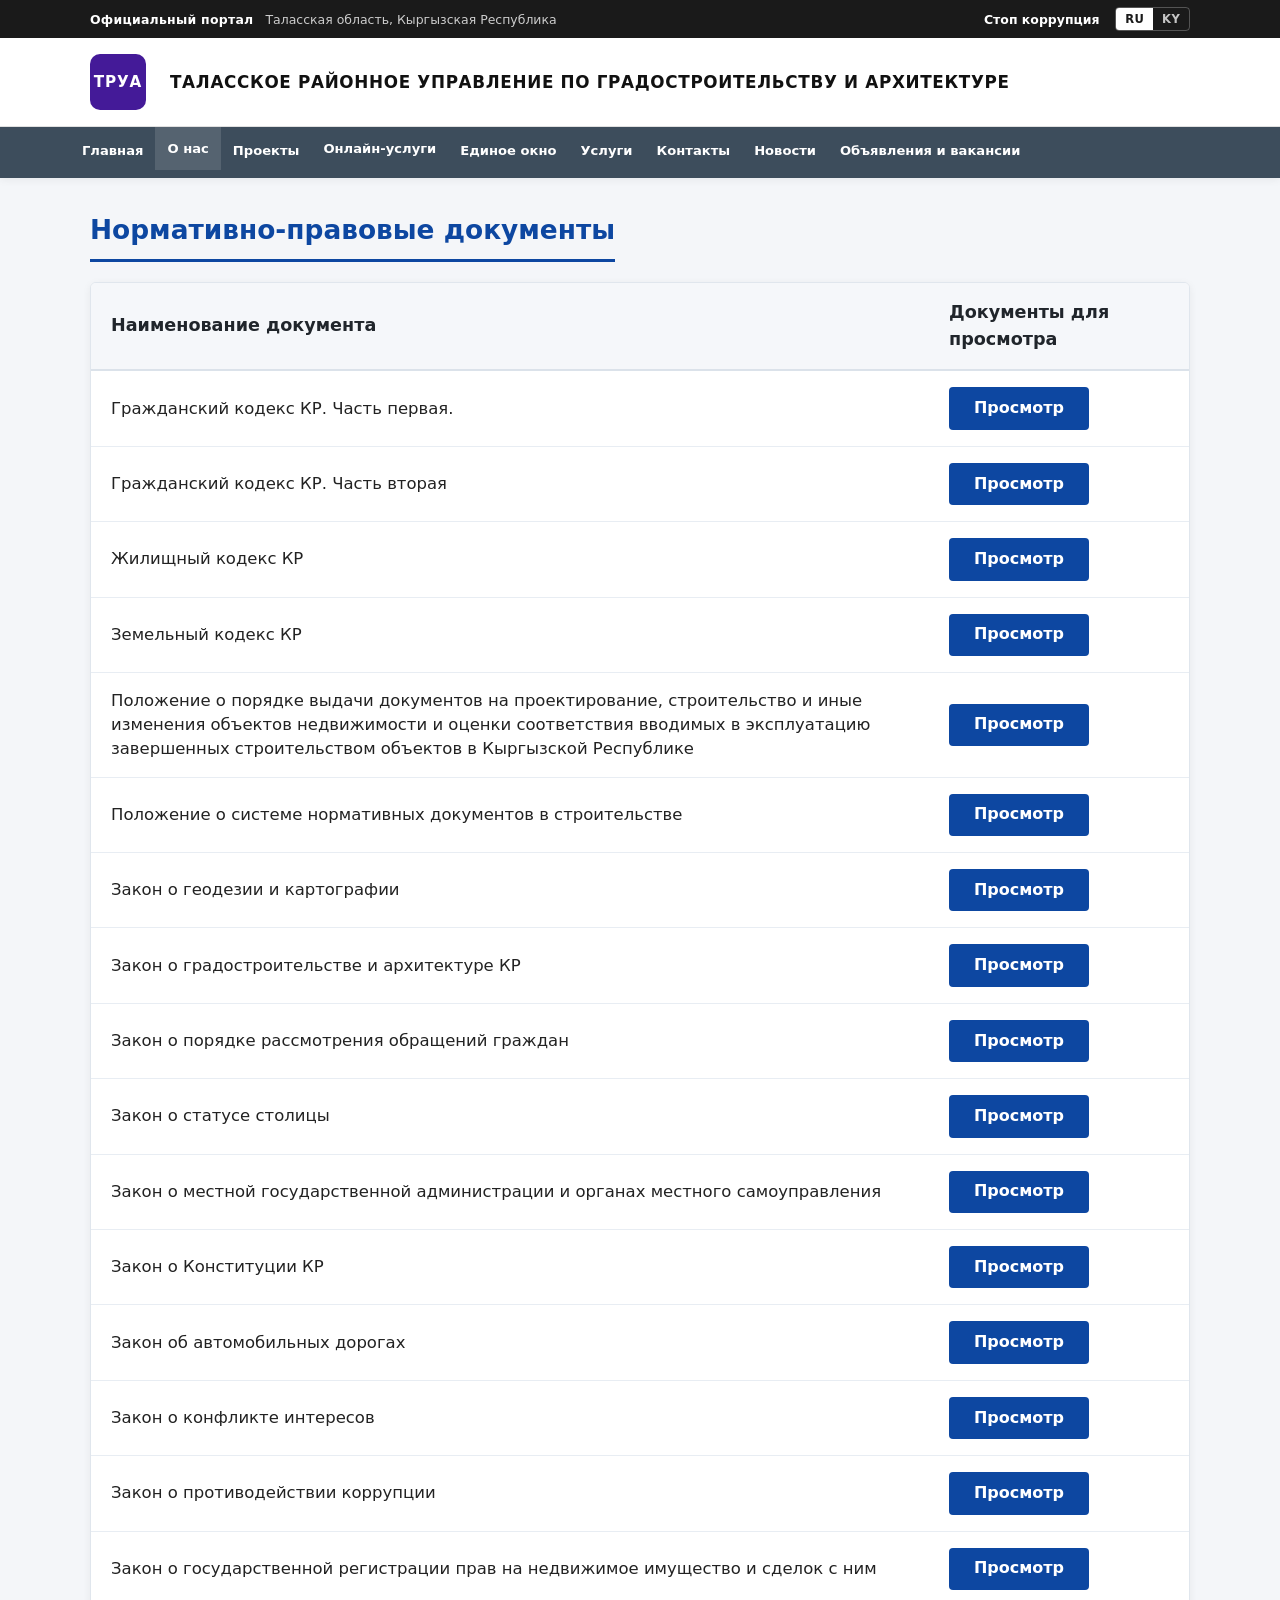
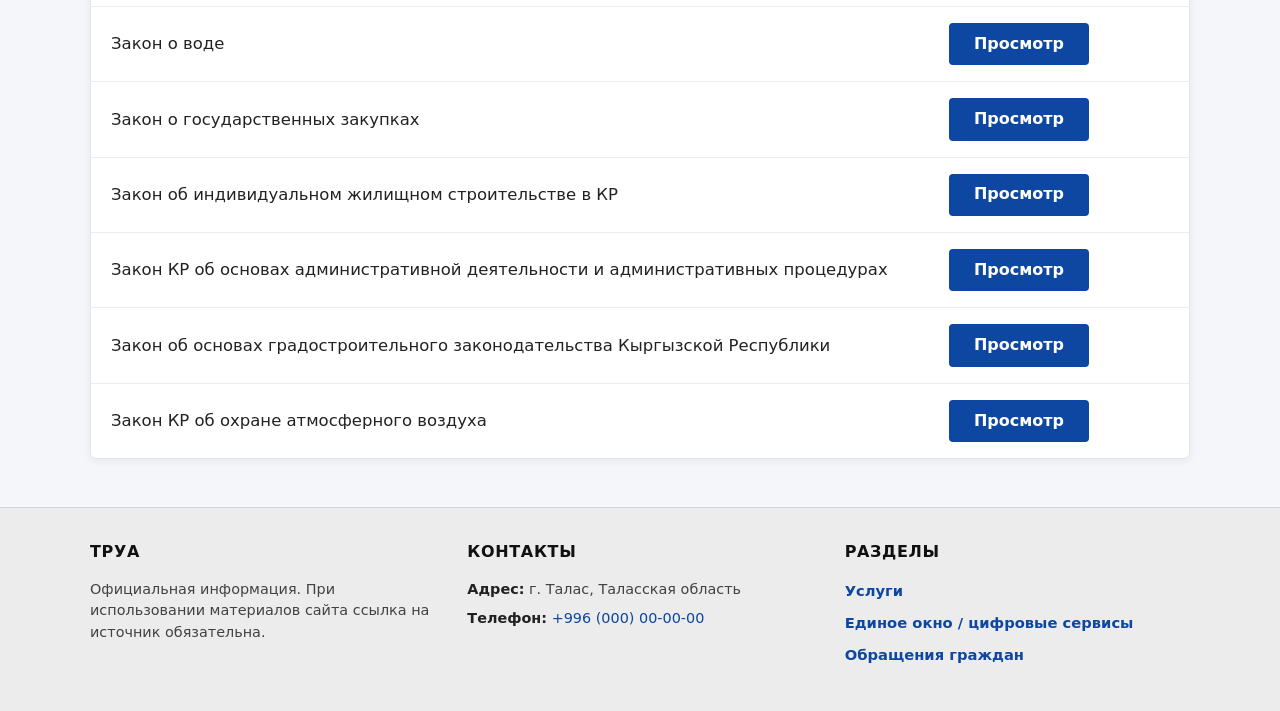
==== documents.html @ e54a60f6 "Add files via upload" ====
<!DOCTYPE html>
<html lang="ru">
<head>
  <meta charset="UTF-8">
  <meta name="viewport" content="width=device-width, initial-scale=1.0">
  <title>Нормативно-правовые документы — ТРУА</title>
  <link rel="stylesheet" href="style.css">
</head>
<body data-static-page="documents">
  <div id="toast-container" class="toast-container" aria-live="polite"></div>
  <header class="header">
    <div class="header__aux">
      <div class="container header__aux-inner">
        <div class="header__aux-left">
          <span class="header__portal">Официальный портал</span>
          <span class="header__region">Таласская область, Кыргызская Республика</span>
        </div>
        <div class="header__aux-right">
          <a href="https://www.gov.kg/ky/information/stopcorruption" class="header__anti-corruption" target="_blank" rel="noopener noreferrer">Стоп коррупция</a>
          <div class="lang-switcher" role="group" aria-label="Язык интерфейса">
            <button type="button" class="lang-btn is-active" data-lang="ru" aria-pressed="true">RU</button>
            <button type="button" class="lang-btn" data-lang="ky" aria-pressed="false">KY</button>
          </div>
        </div>
      </div>
    </div>
    <div class="header__brand">
      <div class="container header__brand-inner">
        <a href="index.html#home" class="logo-mark" aria-label="ТРУА — на главную">ТРУА</a>
        <h1 class="header__sitename">Таласское районное управление по градостроительству и архитектуре</h1>
      </div>
    </div>
    <div class="header__nav-wrap">
      <div class="container header__nav-row">
        <button type="button" class="nav-toggle" id="nav-toggle" aria-label="Открыть меню" aria-expanded="false" aria-controls="main-nav">
          <span></span><span></span><span></span>
        </button>
        <nav class="nav" id="main-nav" aria-label="Основное меню">
          <ul class="nav__list">
            <li><a href="index.html#home" class="nav__link" data-i18n="navHome">Главная</a></li>
            <li class="nav__item nav__item--has-dropdown">
              <button type="button" class="nav__link nav__dropdown-toggle is-active" id="about-dropdown-toggle" aria-expanded="false" aria-controls="about-dropdown-menu" data-i18n="navAbout">О нас</button>
              <ul class="nav__dropdown" id="about-dropdown-menu">
                <li><a href="index.html#about" class="nav__dropdown-link" data-i18n="navAboutLeaders">Руководители</a></li>
                <li><a href="documents.html" class="nav__dropdown-link" data-i18n="navAboutDocuments">Нормативно-правовые документы</a></li>
                <li><a href="history.html" class="nav__dropdown-link" data-i18n="navAboutHistory">История создания Таласской архитектуры</a></li>
                <li><a href="photos.html" class="nav__dropdown-link" data-i18n="navAboutPhotos">Фотогалерея</a></li>
                <li><a href="videos.html" class="nav__dropdown-link" data-i18n="navAboutVideos">Видеогалерея</a></li>
                <li><a href="honor.html" class="nav__dropdown-link" data-i18n="navAboutHonor">Доска почета</a></li>
              </ul>
            </li>
            <li><a href="index.html#projects" class="nav__link" data-i18n="navProjects">Проекты</a></li>
            <li class="nav__item nav__item--has-dropdown">
              <button type="button" class="nav__link nav__dropdown-toggle" id="apply-dropdown-toggle" aria-expanded="false" aria-controls="apply-dropdown-menu" data-i18n="navApply">Онлайн-услуги</button>
              <ul class="nav__dropdown" id="apply-dropdown-menu">
                <li><a href="online-apz.html" class="nav__dropdown-link" data-i18n="navOnlineApz">Подача заявки на АПЗ</a></li>
                <li><a href="online-building.html" class="nav__dropdown-link" data-i18n="navOnlineBuilding">Разрешение на строительство</a></li>
                <li><a href="online-project.html" class="nav__dropdown-link" data-i18n="navOnlineProject">Согласование проекта</a></li>
                <li><a href="online-topo.html" class="nav__dropdown-link" data-i18n="navOnlineTopo">Топографическая съёмка</a></li>
                <li><a href="index.html#apply" class="nav__dropdown-link" data-i18n="navApplyAll">Все услуги на одной странице</a></li>
              </ul>
            </li>
            <li><a href="index.html#onewindow" class="nav__link" data-i18n="navOnewindow">Единое окно</a></li>
            <li><a href="index.html#services" class="nav__link" data-i18n="navServices">Услуги</a></li>
            <li><a href="index.html#contacts" class="nav__link" data-i18n="navContacts">Контакты</a></li>
            <li><a href="index.html#news" class="nav__link" data-i18n="navNews">Новости</a></li>
            <li><a href="index.html#vacancies" class="nav__link" data-i18n="navVacancies">Объявления и вакансии</a></li>
          </ul>
        </nav>
      </div>
    </div>
  </header>

  <main class="main">
    <section class="section section--visible">
      <div class="container section-block">
        <h1 class="section__heading" data-i18n="pageHeading_documents">Нормативно-правовые документы</h1>
        <div class="card documents-table">
          <div class="documents-table__head">
            <div data-i18n="documentsColName">Наименование документа</div>
            <div data-i18n="documentsColView">Документы для просмотра</div>
          </div>
          <div class="documents-table__row"><div class="documents-table__name"><span data-i18n="docName1">Гражданский кодекс КР. Часть первая.</span></div><div><a href="https://bga.kg/wp-content/uploads/2022/04/%D0%93%D1%80%D0%B0%D0%B6%D0%B4%D0%B0%D0%BD%D1%81%D0%BA%D0%B8%D0%B9_%D0%BA%D0%BE%D0%B4%D0%B5%D0%BA%D1%81_%D0%9A%D1%8B%D1%80%D0%B3%D1%8B%D0%B7%D1%81%D0%BA%D0%BE%D0%B9_%D0%A0%D0%B5%D1%81%D0%BF%D1%83%D0%B1%D0%BB%D0%B8%D0%BA%D0%B8._%D0%A7%D0%B0%D1%81%D1%82%D1%8C_%D0%BF%D0%B5%D1%80%D0%B2%D0%B0%D1%8F-1.pdf" target="_blank" rel="noopener noreferrer" class="doc-view-btn" data-i18n="docView">Просмотр</a></div></div>
          <div class="documents-table__row"><div class="documents-table__name"><span data-i18n="docName2">Гражданский кодекс КР. Часть вторая</span></div><div><a href="https://cbd.minjust.gov.kg/3-2/edition/1281648/ru" target="_blank" rel="noopener noreferrer" class="doc-view-btn" data-i18n="docView">Просмотр</a></div></div>
          <div class="documents-table__row"><div class="documents-table__name"><span data-i18n="docName3">Жилищный кодекс КР</span></div><div><a href="https://bga.kg/wp-content/uploads/2022/04/%D0%96%D0%B8%D0%BB%D0%B8%D1%89%D0%BD%D1%8B%D0%B9_%D0%BA%D0%BE%D0%B4%D0%B5%D0%BA%D1%81_%D0%9A%D1%8B%D1%80%D0%B3%D1%8B%D0%B7%D1%81%D0%BA%D0%BE%D0%B9_%D0%A0%D0%B5%D1%81%D0%BF%D1%83%D0%B1%D0%BB%D0%B8%D0%BA%D0%B8.pdf" target="_blank" rel="noopener noreferrer" class="doc-view-btn" data-i18n="docView">Просмотр</a></div></div>
          <div class="documents-table__row"><div class="documents-table__name"><span data-i18n="docName4">Земельный кодекс КР</span></div><div><a href="https://bga.kg/wp-content/uploads/2022/04/%D0%97%D0%B5%D0%BC%D0%B5%D0%BB%D1%8C%D0%BD%D1%8B%D0%B9_%D0%BA%D0%BE%D0%B4%D0%B5%D0%BA%D1%81_%D0%9A%D1%8B%D1%80%D0%B3%D1%8B%D0%B7%D1%81%D0%BA%D0%BE%D0%B9_%D0%A0%D0%B5%D1%81%D0%BF%D1%83%D0%B1%D0%BB%D0%B8%D0%BA%D0%B8.pdf" target="_blank" rel="noopener noreferrer" class="doc-view-btn" data-i18n="docView">Просмотр</a></div></div>
          <div class="documents-table__row"><div class="documents-table__name"><span data-i18n="docName5">Положение о порядке выдачи документов на проектирование, строительство и иные изменения объектов недвижимости и оценки соответствия вводимых в эксплуатацию завершенных строительством объектов в Кыргызской Республике</span></div><div><a href="https://cbd.minjust.gov.kg/46-3254/edition/1077852/ru" target="_blank" rel="noopener noreferrer" class="doc-view-btn" data-i18n="docView">Просмотр</a></div></div>
          <div class="documents-table__row"><div class="documents-table__name"><span data-i18n="docName6">Положение о системе нормативных документов в строительстве</span></div><div><a href="https://bga.kg/wp-content/uploads/2022/04/%D0%9F%D0%BE%D0%BB%D0%BE%D0%B6%D0%B5%D0%BD%D0%B8%D0%B5_%D0%BE_%D1%81%D0%B8%D1%81%D1%82%D0%B5%D0%BC%D0%B5_%D0%BD%D0%BE%D1%80%D0%BC%D0%B0%D1%82%D0%B8%D0%B2%D0%BD%D1%8B%D1%85_%D0%B4%D0%BE%D0%BA%D1%83%D0%BC%D0%B5%D0%BD%D1%82%D0%BE%D0%B2_%D0%B2_%D1%81%D1%82%D1%80%D0%BE%D0%B8%D1%82%D0%B5%D0%BB%D1%8C%D1%81%D1%82%D0%B2%D0%B5.pdf" target="_blank" rel="noopener noreferrer" class="doc-view-btn" data-i18n="docView">Просмотр</a></div></div>
          <div class="documents-table__row"><div class="documents-table__name"><span data-i18n="docName7">Закон о геодезии и картографии</span></div><div><a href="https://cbd.minjust.gov.kg/ru/global-search?q=%D0%B3%D0%B5%D0%BE%D0%B4%D0%B5%D0%B7%D0%B8%D1%8F" target="_blank" rel="noopener noreferrer" class="doc-view-btn" data-i18n="docView">Просмотр</a></div></div>
          <div class="documents-table__row"><div class="documents-table__name"><span data-i18n="docName8">Закон о градостроительстве и архитектуре КР</span></div><div><a href="https://minstroy.gov.kg/ru/document/18/show" target="_blank" rel="noopener noreferrer" class="doc-view-btn" data-i18n="docView">Просмотр</a></div></div>
          <div class="documents-table__row"><div class="documents-table__name"><span data-i18n="docName9">Закон о порядке рассмотрения обращений граждан</span></div><div><a href="https://cbd.minjust.gov.kg/ru/global-search?q=%D0%BE%D0%B1%D1%80%D0%B0%D1%89%D0%B5%D0%BD%D0%B8%D0%B9+%D0%B3%D1%80%D0%B0%D0%B6%D0%B4%D0%B0%D0%BD" target="_blank" rel="noopener noreferrer" class="doc-view-btn" data-i18n="docView">Просмотр</a></div></div>
          <div class="documents-table__row"><div class="documents-table__name"><span data-i18n="docName10">Закон о статусе столицы</span></div><div><a href="https://cbd.minjust.gov.kg/ru/global-search?q=%D1%81%D1%82%D0%B0%D1%82%D1%83%D1%81+%D1%81%D1%82%D0%BE%D0%BB%D0%B8%D1%86%D1%8B" target="_blank" rel="noopener noreferrer" class="doc-view-btn" data-i18n="docView">Просмотр</a></div></div>
          <div class="documents-table__row"><div class="documents-table__name"><span data-i18n="docName11">Закон о местной государственной администрации и органах местного самоуправления</span></div><div><a href="https://cbd.minjust.gov.kg/ru/global-search?q=%D0%BC%D0%B5%D1%81%D1%82%D0%BD%D0%BE%D0%B9+%D0%B3%D0%BE%D1%81%D1%83%D0%B4%D0%B0%D1%80%D1%81%D1%82%D0%B2%D0%B5%D0%BD%D0%BD%D0%BE%D0%B9+%D0%B0%D0%B4%D0%BC%D0%B8%D0%BD%D0%B8%D1%81%D1%82%D1%80%D0%B0%D1%86%D0%B8%D0%B8" target="_blank" rel="noopener noreferrer" class="doc-view-btn" data-i18n="docView">Просмотр</a></div></div>
          <div class="documents-table__row"><div class="documents-table__name"><span data-i18n="docName12">Закон о Конституции КР</span></div><div><a href="https://cbd.minjust.gov.kg/ru/global-search?q=%D0%B7%D0%B0%D0%BA%D0%BE%D0%BD+%D0%BE+%D0%BA%D0%BE%D0%BD%D1%81%D1%82%D0%B8%D1%82%D1%83%D1%86%D0%B8%D0%B8" target="_blank" rel="noopener noreferrer" class="doc-view-btn" data-i18n="docView">Просмотр</a></div></div>
          <div class="documents-table__row"><div class="documents-table__name"><span data-i18n="docName13">Закон об автомобильных дорогах</span></div><div><a href="https://cbd.minjust.gov.kg/ru/global-search?q=%D0%B0%D0%B2%D1%82%D0%BE%D0%BC%D0%BE%D0%B1%D0%B8%D0%BB%D1%8C%D0%BD%D1%8B%D1%85+%D0%B4%D0%BE%D1%80%D0%BE%D0%B3%D0%B0%D1%85" target="_blank" rel="noopener noreferrer" class="doc-view-btn" data-i18n="docView">Просмотр</a></div></div>
          <div class="documents-table__row"><div class="documents-table__name"><span data-i18n="docName14">Закон о конфликте интересов</span></div><div><a href="https://cbd.minjust.gov.kg/ru/global-search?q=%D0%BA%D0%BE%D0%BD%D1%84%D0%BB%D0%B8%D0%BA%D1%82%D0%B5+%D0%B8%D0%BD%D1%82%D0%B5%D1%80%D0%B5%D1%81%D0%BE%D0%B2" target="_blank" rel="noopener noreferrer" class="doc-view-btn" data-i18n="docView">Просмотр</a></div></div>
          <div class="documents-table__row"><div class="documents-table__name"><span data-i18n="docName15">Закон о противодействии коррупции</span></div><div><a href="https://cbd.minjust.gov.kg/ru/global-search?q=%D0%BF%D1%80%D0%BE%D1%82%D0%B8%D0%B2%D0%BE%D0%B4%D0%B5%D0%B9%D1%81%D1%82%D0%B2%D0%B8%D0%B8+%D0%BA%D0%BE%D1%80%D1%80%D1%83%D0%BF%D1%86%D0%B8%D0%B8" target="_blank" rel="noopener noreferrer" class="doc-view-btn" data-i18n="docView">Просмотр</a></div></div>
          <div class="documents-table__row"><div class="documents-table__name"><span data-i18n="docName16">Закон о государственной регистрации прав на недвижимое имущество и сделок с ним</span></div><div><a href="https://cbd.minjust.gov.kg/ru/global-search?q=%D1%80%D0%B5%D0%B3%D0%B8%D1%81%D1%82%D1%80%D0%B0%D1%86%D0%B8%D0%B8+%D0%BF%D1%80%D0%B0%D0%B2+%D0%BD%D0%B0+%D0%BD%D0%B5%D0%B4%D0%B2%D0%B8%D0%B6%D0%B8%D0%BC%D0%BE%D0%B5" target="_blank" rel="noopener noreferrer" class="doc-view-btn" data-i18n="docView">Просмотр</a></div></div>
          <div class="documents-table__row"><div class="documents-table__name"><span data-i18n="docName17">Закон о воде</span></div><div><a href="https://cbd.minjust.gov.kg/ru/global-search?q=%D0%B7%D0%B0%D0%BA%D0%BE%D0%BD+%D0%BE+%D0%B2%D0%BE%D0%B4%D0%B5" target="_blank" rel="noopener noreferrer" class="doc-view-btn" data-i18n="docView">Просмотр</a></div></div>
          <div class="documents-table__row"><div class="documents-table__name"><span data-i18n="docName18">Закон о государственных закупках</span></div><div><a href="https://cbd.minjust.gov.kg/ru/global-search?q=%D0%B3%D0%BE%D1%81%D1%83%D0%B4%D0%B0%D1%80%D1%81%D1%82%D0%B2%D0%B5%D0%BD%D0%BD%D1%8B%D1%85+%D0%B7%D0%B0%D0%BA%D1%83%D0%BF%D0%BA%D0%B0%D1%85" target="_blank" rel="noopener noreferrer" class="doc-view-btn" data-i18n="docView">Просмотр</a></div></div>
          <div class="documents-table__row"><div class="documents-table__name"><span data-i18n="docName19">Закон об индивидуальном жилищном строительстве в КР</span></div><div><a href="https://cbd.minjust.gov.kg/ru/global-search?q=%D0%B8%D0%BD%D0%B4%D0%B8%D0%B2%D0%B8%D0%B4%D1%83%D0%B0%D0%BB%D1%8C%D0%BD%D0%BE%D0%BC+%D0%B6%D0%B8%D0%BB%D0%B8%D1%89%D0%BD%D0%BE%D0%BC" target="_blank" rel="noopener noreferrer" class="doc-view-btn" data-i18n="docView">Просмотр</a></div></div>
          <div class="documents-table__row"><div class="documents-table__name"><span data-i18n="docName20">Закон КР об основах административной деятельности и административных процедурах</span></div><div><a href="https://cbd.minjust.gov.kg/ru/global-search?q=%D0%B0%D0%B4%D0%BC%D0%B8%D0%BD%D0%B8%D1%81%D1%82%D1%80%D0%B0%D1%82%D0%B8%D0%B2%D0%BD%D1%8B%D1%85+%D0%BF%D1%80%D0%BE%D1%86%D0%B5%D0%B4%D1%83%D1%80%D0%B0%D1%85" target="_blank" rel="noopener noreferrer" class="doc-view-btn" data-i18n="docView">Просмотр</a></div></div>
          <div class="documents-table__row"><div class="documents-table__name"><span data-i18n="docName21">Закон об основах градостроительного законодательства Кыргызской Республики</span></div><div><a href="https://cbd.minjust.gov.kg/ru/global-search?q=%D0%BE%D1%81%D0%BD%D0%BE%D0%B2%D0%B0%D1%85+%D0%B3%D1%80%D0%B0%D0%B4%D0%BE%D1%81%D1%82%D1%80%D0%BE%D0%B8%D1%82%D0%B5%D0%BB%D1%8C%D0%BD%D0%BE%D0%B3%D0%BE" target="_blank" rel="noopener noreferrer" class="doc-view-btn" data-i18n="docView">Просмотр</a></div></div>
          <div class="documents-table__row"><div class="documents-table__name"><span data-i18n="docName22">Закон КР об охране атмосферного воздуха</span></div><div><a href="https://cbd.minjust.gov.kg/ru/global-search?q=%D0%B0%D1%82%D0%BC%D0%BE%D1%81%D1%84%D0%B5%D1%80%D0%BD%D0%BE%D0%B3%D0%BE+%D0%B2%D0%BE%D0%B7%D0%B4%D1%83%D1%85%D0%B0" target="_blank" rel="noopener noreferrer" class="doc-view-btn" data-i18n="docView">Просмотр</a></div></div>
        </div>
      </div>
    </section>
  </main>

  <footer class="footer">
    <div class="container footer__grid">
      <div class="footer__col">
        <h3 class="footer__title" data-i18n="footerBrandTitle">ТРУА</h3>
        <p class="footer__text" data-i18n="footerDisclosure">Официальная информация. При использовании материалов сайта ссылка на источник обязательна.</p>
      </div>
      <div class="footer__col">
        <h3 class="footer__title" data-i18n="footerContacts">Контакты</h3>
        <p class="footer__text"><strong data-i18n="footerAddressLabel">Адрес:</strong> <span data-i18n="footerAddressValue">г. Талас, Таласская область</span></p>
        <p class="footer__text"><strong data-i18n="footerPhoneLabel">Телефон:</strong> <a href="tel:+996000000000">+996 (000) 00-00-00</a></p>
      </div>
      <div class="footer__col footer__col--links">
        <h3 class="footer__title" data-i18n="footerSections">Разделы</h3>
        <ul class="footer__links">
          <li><a href="index.html#services" data-i18n="footerLinkServices">Услуги</a></li>
          <li><a href="index.html#onewindow" data-i18n="footerLinkOnewindow">Единое окно / цифровые сервисы</a></li>
          <li><a href="index.html#apply" data-i18n="footerLinkCitizen">Обращения граждан</a></li>
        </ul>
      </div>
    </div>
  </footer>

  <script src="script.js"></script>
</body>
</html>
---- style.css ----
/* === Reset & base === */
*,
*::before,
*::after {
  box-sizing: border-box;
}

html {
  scroll-behavior: smooth;
}

body {
  margin: 0;
  font-family: "PT Sans", "Segoe UI", system-ui, sans-serif;
  font-size: 1rem;
  line-height: 1.55;
  color: #1a2b3c;
  background: #f4f6f9 url("images/site-bg.png") center center / cover fixed no-repeat;
  min-height: 100vh;
  display: flex;
  flex-direction: column;
}

img {
  max-width: 100%;
  height: auto;
}

a {
  color: #0d47a1;
  text-decoration: none;
}

a:hover {
  text-decoration: underline;
}

.container {
  width: 100%;
  max-width: 1140px;
  margin: 0 auto;
  padding: 0 1.25rem;
}

.main {
  flex: 1;
}

/* === Toast === */
.toast-container {
  position: fixed;
  top: 1rem;
  right: 1rem;
  z-index: 10000;
  display: flex;
  flex-direction: column;
  gap: 0.5rem;
  pointer-events: none;
}

.toast {
  pointer-events: auto;
  padding: 0.85rem 1.25rem;
  border-radius: 4px;
  box-shadow: 0 4px 20px rgba(0, 0, 0, 0.15);
  font-size: 0.95rem;
  max-width: 320px;
  animation: toastIn 0.35s ease forwards;
}

.toast--success {
  background: #e8f5e9;
  color: #1b5e20;
  border-left: 4px solid #2e7d32;
}

.toast--error {
  background: #ffebee;
  color: #b71c1c;
  border-left: 4px solid #c62828;
}

.toast--info {
  background: #e3f2fd;
  color: #0d47a1;
  border-left: 4px solid #1565c0;
}

@keyframes toastIn {
  from {
    opacity: 0;
    transform: translateX(100%);
  }
  to {
    opacity: 1;
    transform: translateX(0);
  }
}

/* === Header === */
.header {
  background: #fff;
  position: sticky;
  top: 0;
  z-index: 1000;
  box-shadow: 0 2px 8px rgba(0, 0, 0, 0.06);
}

/* Верхняя служебная полоса */
.header__aux {
  background: #1a1a1a;
  color: #e0e0e0;
  font-size: 0.78rem;
}

.header__aux-inner {
  display: flex;
  flex-wrap: wrap;
  align-items: center;
  justify-content: space-between;
  gap: 0.75rem 1rem;
  padding: 0.45rem 1.25rem;
  min-height: 2.25rem;
}

.header__aux-left {
  display: flex;
  flex-wrap: wrap;
  align-items: baseline;
  gap: 0.35rem 0.75rem;
}

.header__portal {
  font-weight: 700;
  color: #fff;
  letter-spacing: 0.02em;
}

.header__region {
  opacity: 0.9;
}

.header__aux-right {
  display: flex;
  flex-wrap: wrap;
  align-items: center;
  gap: 0.75rem 1rem;
}

.header__anti-corruption {
  color: #fff;
  font-weight: 600;
  text-decoration: none;
  white-space: nowrap;
}

.header__anti-corruption:hover {
  text-decoration: underline;
  color: #90caf9;
}

.lang-switcher {
  display: inline-flex;
  border-radius: 4px;
  overflow: hidden;
  border: 1px solid rgba(255, 255, 255, 0.25);
}

.lang-btn {
  margin: 0;
  padding: 0.25rem 0.55rem;
  font-family: inherit;
  font-size: 0.72rem;
  font-weight: 700;
  letter-spacing: 0.04em;
  border: none;
  background: transparent;
  color: rgba(255, 255, 255, 0.75);
  cursor: pointer;
  transition: background 0.2s, color 0.2s;
}

.lang-btn:hover {
  background: rgba(255, 255, 255, 0.1);
  color: #fff;
}

.lang-btn.is-active {
  background: #fff;
  color: #1a1a1a;
}

/* Брендовая строка: логотип + название */
.header__brand {
  background: #fff;
  border-bottom: 1px solid #e0e0e0;
}

.header__brand-inner {
  display: flex;
  align-items: center;
  gap: 1rem 1.5rem;
  padding: 1rem 1.25rem;
}

.logo-mark {
  flex-shrink: 0;
  display: flex;
  align-items: center;
  justify-content: center;
  width: 56px;
  height: 56px;
  border-radius: 10px;
  background: #441a98;
  color: #fff;
  font-weight: 700;
  font-size: 0.95rem;
  letter-spacing: 0.06em;
  text-decoration: none;
  transition: background 0.2s, transform 0.15s;
}

.logo-mark:hover {
  background: #1565c0;
  color: #fff;
  text-decoration: none;
  transform: translateY(-1px);
}

.header__sitename {
  margin: 0;
  flex: 1;
  min-width: 0;
  font-size: clamp(0.72rem, 1.5vw + 0.55rem, 1.05rem);
  font-weight: 700;
  line-height: 1.35;
  color: #111;
  text-transform: uppercase;
  letter-spacing: 0.04em;
}

/* Панель навигации */
.header__nav-wrap {
  background: #3d4d5c;
}

.header__nav-row {
  display: flex;
  flex-wrap: wrap;
  align-items: center;
  justify-content: flex-end;
  gap: 0.5rem;
  padding: 0;
}

.nav-toggle {
  display: none;
  flex-direction: column;
  justify-content: center;
  gap: 5px;
  width: 44px;
  height: 44px;
  margin: 0.35rem 0 0.35rem auto;
  padding: 0;
  border: 1px solid rgba(255, 255, 255, 0.35);
  border-radius: 4px;
  background: transparent;
  cursor: pointer;
}

.nav-toggle span {
  display: block;
  width: 22px;
  height: 2px;
  background: #fff;
  margin: 0 auto;
}

.nav {
  flex: 1;
  min-width: 0;
}

.nav__list {
  list-style: none;
  margin: 0;
  padding: 0;
  display: flex;
  flex-wrap: wrap;
  gap: 0;
  justify-content: flex-start;
}

.nav__link {
  display: block;
  padding: 0.85rem 0.75rem;
  color: #fff;
  font-size: 0.82rem;
  font-weight: 600;
  text-decoration: none;
  transition: background 0.2s, color 0.2s;
  border-bottom: 3px solid transparent;
}

.nav__dropdown-toggle {
  border: none;
  background: transparent;
  font-family: inherit;
  cursor: pointer;
}

.nav__item {
  position: relative;
}

.nav__item--has-dropdown .nav__dropdown {
  list-style: none;
  margin: 0;
  padding: 0.35rem 0;
  position: absolute;
  left: 0;
  top: 100%;
  min-width: 280px;
  background: #fff;
  border: 1px solid #dbe4ef;
  border-radius: 6px;
  box-shadow: 0 10px 28px rgba(0, 0, 0, 0.16);
  opacity: 0;
  visibility: hidden;
  transform: translateY(8px);
  transition: opacity 0.2s, transform 0.2s, visibility 0.2s;
  z-index: 1002;
}

.nav__item--has-dropdown:hover .nav__dropdown,
.nav__item--has-dropdown.is-open .nav__dropdown {
  opacity: 1;
  visibility: visible;
  transform: translateY(0);
}

.nav__dropdown-link {
  display: block;
  color: #1a2b3c;
  text-decoration: none;
  font-size: 0.86rem;
  padding: 0.48rem 0.8rem;
  line-height: 1.35;
}

.nav__dropdown-link:hover {
  background: #e3f2fd;
  color: #0d47a1;
  text-decoration: none;
}

.nav__link:hover {
  background: rgba(255, 255, 255, 0.08);
  color: #fff;
  text-decoration: none;
}

.nav__link.is-active {
  background: rgba(255, 255, 255, 0.12);
  color: #fff;
  border-bottom-color: #fff;
}

.nav__link.is-active:hover {
  background: rgba(255, 255, 255, 0.16);
  color: #fff;
}

.inline-action {
  font-weight: 600;
  color: #0d47a1;
  text-decoration: none;
}

.inline-action:hover {
  text-decoration: underline;
}

.u-mt {
  margin-top: 1rem;
}

.u-mt-sm {
  margin-top: 0.75rem;
}

.u-mb-sm {
  margin-bottom: 0.75rem;
}

/* === Sections SPA === */
.section {
  display: none;
  padding: 2rem 0 3rem;
  animation: sectionFade 0.45s ease;
}

.section--visible {
  display: block;
}

@keyframes sectionFade {
  from {
    opacity: 0;
    transform: translateY(8px);
  }
  to {
    opacity: 1;
    transform: translateY(0);
  }
}

.section__heading {
  margin: 0 0 1.25rem;
  font-size: 1.65rem;
  font-weight: 700;
  color: #0d47a1;
  border-bottom: 3px solid #0d47a1;
  padding-bottom: 0.5rem;
  display: inline-block;
}

.subsection__heading {
  margin: 2rem 0 1rem;
  font-size: 1.2rem;
  color: #263238;
}

.subsection__heading--tight {
  margin-top: 0;
}

.photos-page__urban {
  margin-bottom: 1.75rem;
}

.photos-page__urban-intro {
  margin-top: 0;
}

.photos-gallery {
  display: grid;
  grid-template-columns: repeat(3, 1fr);
  gap: 1rem;
  margin: 0;
  padding: 0;
  list-style: none;
}

.photos-gallery__item {
  margin: 0;
}

.photos-gallery__img {
  display: block;
  width: 100%;
  height: 220px;
  object-fit: cover;
  border-radius: 8px;
  border: 1px solid #d3dde8;
  background: #eceff1;
}

@media (max-width: 900px) {
  .photos-gallery {
    grid-template-columns: repeat(2, 1fr);
  }
}

@media (max-width: 560px) {
  .photos-gallery {
    grid-template-columns: 1fr;
  }

  .photos-gallery__img {
    height: 200px;
  }
}

.about-submenu {
  display: flex;
  flex-wrap: wrap;
  gap: 0.55rem;
  margin-bottom: 1rem;
}

.about-submenu__link {
  border: 1px solid #90caf9;
  background: #e3f2fd;
  color: #0d47a1;
  font-family: inherit;
  font-size: 0.88rem;
  font-weight: 700;
  padding: 0.45rem 0.7rem;
  border-radius: 5px;
  cursor: pointer;
  transition: all 0.2s ease;
}

.about-submenu__link:hover {
  background: #0d47a1;
  color: #fff;
  border-color: #0d47a1;
}

.online-services-cards {
  margin-bottom: 0.25rem;
}

.section__intro {
  margin: 0 0 1.25rem;
  color: #455a64;
  max-width: 640px;
}

.section-block.narrow-form {
  max-width: 560px;
}

/* Узкая колонка для форм (в т.ч. внутри полноширинного блока) */
.narrow-form {
  max-width: 560px;
  margin-left: auto;
  margin-right: auto;
  width: 100%;
}

/* Block entrance animation */
.animate-in {
  animation: blockIn 0.55s ease backwards;
}

.animate-in:nth-child(2) {
  animation-delay: 0.08s;
}

@keyframes blockIn {
  from {
    opacity: 0;
    transform: translateY(16px);
  }
  to {
    opacity: 1;
    transform: translateY(0);
  }
}

/* === Hero === */
.hero {
  color: #fff;
  padding: 2.5rem 0 3rem;
  margin-bottom: 2rem;
}

.hero--with-slider .hero__inner {
  max-width: 960px;
}

.hero__inner {
  max-width: 800px;
}

.hero__lead--after-slider {
  margin-top: 1.25rem;
}

/* Слайдер на главной */
.hero-slider {
  position: relative;
  margin: 0.75rem 0 0;
  border-radius: 10px;
  background: transparent;
  box-shadow: none;
  overflow: hidden;
}

.hero-slider__viewport {
  overflow: hidden;
  border-radius: 10px;
  touch-action: pan-y pinch-zoom;
}

.hero-slider__track {
  display: flex;
  transition: transform 0.45s ease;
  will-change: transform;
}

.hero-slider__slide {
  flex: 0 0 100%;
  margin: 0;
  display: flex;
  align-items: center;
  justify-content: center;
  background: transparent;
  min-height: 180px;
}

.hero-slider__slide img {
  display: block;
  width: 100%;
  height: auto;
  max-height: min(70vh, 520px);
  object-fit: contain;
}

.hero-slider__arrow {
  position: absolute;
  top: 50%;
  transform: translateY(-50%);
  width: 44px;
  height: 44px;
  border: none;
  border-radius: 50%;
  background: rgba(255, 255, 255, 0.94);
  cursor: pointer;
  box-shadow: 0 2px 14px rgba(0, 0, 0, 0.18);
  z-index: 2;
  transition: background 0.2s, box-shadow 0.2s;
}

.hero-slider__arrow:hover {
  background: #fff;
  box-shadow: 0 4px 18px rgba(0, 0, 0, 0.22);
}

.hero-slider__arrow:focus-visible {
  outline: 3px solid #fff;
  outline-offset: 2px;
}

.hero-slider__arrow--prev {
  left: 0.65rem;
}

.hero-slider__arrow--next {
  right: 0.65rem;
}

.hero-slider__arrow::after {
  content: "";
  display: block;
  width: 10px;
  height: 10px;
  margin: 0 auto;
  border-right: 3px solid #0d47a1;
  border-bottom: 3px solid #0d47a1;
}

.hero-slider__arrow--prev::after {
  transform: rotate(135deg);
  margin-right: 5px;
}

.hero-slider__arrow--next::after {
  transform: rotate(-45deg);
  margin-left: 5px;
}

.hero-slider__dots {
  display: flex;
  flex-wrap: wrap;
  justify-content: center;
  gap: 0.5rem;
  padding: 0.75rem 0.5rem 0.65rem;
  background: rgba(255, 255, 255, 0.12);
}

.hero-slider__dot {
  width: 11px;
  height: 11px;
  padding: 0;
  border: 2px solid rgba(255, 255, 255, 0.85);
  border-radius: 50%;
  background: rgba(255, 255, 255, 0.35);
  cursor: pointer;
  transition: transform 0.2s, background 0.2s, border-color 0.2s;
}

.hero-slider__dot:hover {
  transform: scale(1.12);
  background: rgba(255, 255, 255, 0.55);
}

.hero-slider__dot.is-active {
  background: #fff;
  border-color: #fff;
  transform: scale(1.2);
}

.hero-slider__dot:focus-visible {
  outline: 2px solid #fff;
  outline-offset: 2px;
}

@media (prefers-reduced-motion: reduce) {
  .hero-slider__track {
    transition: none;
  }
}

.hero__eyebrow {
  margin: 0 0 0.5rem;
  font-size: 0.85rem;
  font-weight: 700;
  letter-spacing: 0.08em;
  text-transform: uppercase;
  opacity: 0.9;
}

.hero__title {
  margin: 0 0 1rem;
  font-size: clamp(1.35rem, 4vw, 2rem);
  font-weight: 700;
  line-height: 1.25;
}

.hero__lead {
  margin: 0 0 1.75rem;
  font-size: 1.05rem;
  opacity: 0.95;
  line-height: 1.6;
}

.hero__actions {
  display: flex;
  flex-wrap: wrap;
  gap: 0.75rem;
}

/* === Buttons === */
.btn {
  display: inline-flex;
  align-items: center;
  justify-content: center;
  padding: 0.65rem 1.35rem;
  font-family: inherit;
  font-size: 0.95rem;
  font-weight: 600;
  border-radius: 4px;
  border: 2px solid transparent;
  cursor: pointer;
  text-decoration: none;
  transition: background 0.2s, color 0.2s, border-color 0.2s, transform 0.15s, box-shadow 0.2s;
}

.btn:hover {
  text-decoration: none;
  transform: translateY(-1px);
  box-shadow: 0 4px 12px rgba(13, 71, 161, 0.25);
}

.btn:active {
  transform: translateY(0);
}

.btn--primary {
  background: #fff;
  color: #0d47a1;
  border-color: #fff;
}

.btn--primary:hover {
  background: #e3f2fd;
  color: #0d47a1;
  border-color: #e3f2fd;
}

.hero .btn--primary {
  background: #fff;
  color: #0d47a1;
}

.hero .btn--outline {
  background: transparent;
  color: #fff;
  border-color: rgba(255, 255, 255, 0.85);
}

.hero .btn--outline:hover {
  background: rgba(255, 255, 255, 0.15);
  color: #fff;
  border-color: #fff;
}

.section .btn--primary {
  background: #0d47a1;
  color: #fff;
  border-color: #0d47a1;
}

.section .btn--primary:hover {
  background: #1565c0;
  border-color: #1565c0;
  color: #fff;
}

.btn--outline {
  background: #fff;
  color: #0d47a1;
  border-color: #0d47a1;
}

.btn--outline:hover {
  background: #e3f2fd;
  color: #0d47a1;
  border-color: #1565c0;
}

.btn--block {
  width: 100%;
}

.btn--sm {
  padding: 0.4rem 0.9rem;
  font-size: 0.85rem;
}

/* === Cards & grid === */
.cards {
  display: grid;
  gap: 1.25rem;
}

.cards--3 {
  grid-template-columns: repeat(3, 1fr);
}

.cards--2 {
  grid-template-columns: repeat(2, 1fr);
}

.card {
  background: #fff;
  border-radius: 6px;
  padding: 1.35rem 1.5rem;
  box-shadow: 0 2px 8px rgba(0, 0, 0, 0.06);
  border: 1px solid #e0e6ed;
  transition: box-shadow 0.25s, border-color 0.25s;
}

.card:hover {
  box-shadow: 0 8px 24px rgba(13, 71, 161, 0.1);
  border-color: #bbdefb;
}

.card__title {
  margin: 0 0 0.65rem;
  font-size: 1.1rem;
  color: #0d47a1;
}

.card__title--spaced {
  margin-top: 1rem;
}

.card__text {
  margin: 0;
  color: #455a64;
}

.video-embed {
  position: relative;
  width: 100%;
  aspect-ratio: 16 / 9;
  border-radius: 6px;
  overflow: hidden;
  background: #000;
}

.video-embed iframe {
  position: absolute;
  inset: 0;
  width: 100%;
  height: 100%;
  border: 0;
}

.card .video-embed {
  margin: 0 0 0.85rem;
}

.card__text--muted {
  font-size: 0.92rem;
  color: #78909c;
}

.online-service-card__lead {
  margin: 0 0 0.45rem;
  font-size: 0.92rem;
  font-weight: 700;
  color: #37474f;
}

.online-service-card .online-service-card__lead:not(:first-of-type) {
  margin-top: 1rem;
}

.online-service-steps,
.online-service-extra {
  margin: 0 0 0.85rem;
  padding-left: 1.35rem;
  color: #455a64;
  font-size: 0.95rem;
  line-height: 1.45;
}

.online-service-steps li,
.online-service-extra li {
  margin-bottom: 0.35rem;
}

.online-service-steps li:last-child,
.online-service-extra li:last-child {
  margin-bottom: 0;
}

.online-service-form-wrap {
  margin-top: 1.25rem;
  padding-top: 1.25rem;
  border-top: 1px solid #e0e6ed;
}

.online-service-form-hint {
  margin-bottom: 1rem !important;
}

.online-service-form .form__group {
  margin-bottom: 1rem;
}

.form__hint {
  display: block;
  margin-top: 0.35rem;
  font-size: 0.82rem;
  color: #78909c;
}

.form__input--file {
  padding: 0.45rem 0;
  font-size: 0.9rem;
}

.form__group--checkbox {
  margin-bottom: 1rem;
}

.form__checkbox-label {
  display: flex;
  align-items: flex-start;
  gap: 0.5rem;
  font-size: 0.92rem;
  color: #455a64;
  cursor: pointer;
}

.form__checkbox-label input[type="checkbox"] {
  margin-top: 0.2rem;
  flex-shrink: 0;
}

.apz-result {
  margin-top: 1.25rem;
  padding: 1.15rem 1.25rem;
  background: #e8f5e9;
  border: 1px solid #a5d6a7;
  border-radius: 6px;
}

.apz-result__title {
  font-weight: 700;
  margin: 0 0 0.65rem;
  color: #1b5e20;
}

.apz-result__id {
  margin: 0 0 0.5rem;
  color: #37474f;
}

.apz-result__hint {
  margin: 0 0 0.75rem;
  font-size: 0.92rem;
  color: #2e7d32;
}

.apz-result__link {
  margin: 0;
}

.apz-payment-block {
  margin: 1.25rem 0;
  padding: 1rem 1rem 1.15rem;
  background: #f5f9fc;
  border: 1px solid #bbdefb;
  border-radius: 8px;
}

.apz-payment-block__caption {
  margin-bottom: 0.85rem !important;
}

.apz-payment-qr {
  margin: 0;
  text-align: center;
}

.apz-payment-qr img {
  max-width: 240px;
  width: 100%;
  height: auto;
  border-radius: 6px;
  border: 1px solid #e0e6ed;
  background: #fff;
}

.card__text--follow {
  margin-top: 0.65rem;
}

.card__date {
  display: block;
  font-size: 0.85rem;
  color: #78909c;
  margin-bottom: 0.5rem;
}

.card__label {
  font-weight: 700;
  font-size: 0.9rem;
  margin: 1rem 0 0.5rem;
  color: #37474f;
}

.card--person {
  display: flex;
  align-items: flex-start;
  gap: 1rem;
}

.card__avatar {
  width: 48px;
  height: 48px;
  border-radius: 50%;
  background: #e3f2fd;
  color: #0d47a1;
  font-weight: 700;
  display: flex;
  align-items: center;
  justify-content: center;
  flex-shrink: 0;
}

.leaders-list {
  display: flex;
  flex-direction: column;
  gap: 0.8rem;
}

.leader-row {
  display: grid;
  grid-template-columns: 280px 1fr;
  gap: 1rem;
  align-items: start;
  background: #ececec;
  border: 1px solid #d9d9d9;
  border-radius: 0;
  padding: 0.75rem 0.85rem;
}

.leader-row__img {
  width: 260px;
  height: 300px;
  object-fit: cover;
  border: 1px solid #cfd8dc;
  background: #fff;
}

.leader-row__info {
  min-width: 0;
}

.leader-row__name {
  margin: 0 0 0.4rem;
  font-size: 1.05rem;
  color: #2b2b2b;
  font-weight: 700;
}

.leader-row__role {
  margin: 0;
  color: #444;
  font-size: 0.98rem;
}

.leader-row__position {
  margin: 0.4rem 0 0;
  color: #666;
  font-size: 0.92rem;
}

.leader-row__detail {
  margin: 0.35rem 0 0;
  color: #5a5a5a;
  font-size: 0.82rem;
  line-height: 1.45;
}

.service-detail {
  margin-bottom: 1.25rem;
}

.service-detail:last-child {
  margin-bottom: 0;
}

.content-columns__main p {
  margin: 0 0 1rem;
  color: #455a64;
}

.about-text-bg {
  background: rgba(255, 255, 255, 0.9);
  border: 1px solid #dbe4ef;
  border-radius: 8px;
  padding: 1rem 1.15rem;
  box-shadow: 0 4px 14px rgba(13, 71, 161, 0.08);
}

.about-text-bg p:last-child {
  margin-bottom: 0;
}

.history-media {
  margin: 0;
}

.history-media__img {
  display: block;
  width: 500px;
  max-width: 100%;
  border-radius: 8px;
  border: 1px solid #d3dde8;
  margin: 0 auto;
}

.history-gallery {
  display: grid;
  grid-template-columns: 1fr;
  gap: 0.8rem;
}

.history-gallery__img {
  display: block;
  width: 500px;
  max-width: 100%;
  border-radius: 8px;
  border: 1px solid #d3dde8;
  margin: 0 auto;
}

@media (max-width: 900px) {
  .history-media__img,
  .history-gallery__img {
    width: 100%;
  }
}

.list-check {
  margin: 0;
  padding-left: 1.25rem;
  color: #455a64;
}

.list-check li {
  margin-bottom: 0.5rem;
}

.list-docs {
  margin: 0;
  padding-left: 1.25rem;
  color: #546e7a;
}

.list-docs li {
  margin-bottom: 0.35rem;
}

/* === Forms === */
.form {
  padding: 1.5rem;
}

.form__group {
  margin-bottom: 1.15rem;
}

.form__label {
  display: block;
  font-weight: 600;
  font-size: 0.9rem;
  margin-bottom: 0.35rem;
  color: #37474f;
}

.required {
  color: #c62828;
}

.form__input {
  width: 100%;
  padding: 0.65rem 0.85rem;
  font-family: inherit;
  font-size: 1rem;
  border: 1px solid #b0bec5;
  border-radius: 4px;
  background: #fff;
  transition: border-color 0.2s, box-shadow 0.2s;
}

.form__input:focus {
  outline: none;
  border-color: #0d47a1;
  box-shadow: 0 0 0 3px rgba(13, 71, 161, 0.15);
}

.form__input.is-invalid {
  border-color: #c62828;
}

.form__textarea {
  resize: vertical;
  min-height: 100px;
}

.form__error {
  display: block;
  font-size: 0.8rem;
  color: #c62828;
  margin-top: 0.35rem;
  min-height: 1em;
}

/* === Status === */
.status-result {
  margin-top: 1.5rem;
}

.status-result__heading {
  margin: 0 0 1rem;
  font-size: 1.1rem;
  color: #0d47a1;
}

.status-result__reviewer {
  margin: 1rem 0 0;
  padding: 0.75rem 1rem;
  border-radius: 6px;
  background: #f5f9ff;
  border-left: 4px solid #0d47a1;
  font-size: 0.95rem;
  line-height: 1.45;
  color: #1565c0;
}

.status-badge {
  display: inline-block;
  margin: 0 0 1rem;
  padding: 0.4rem 1rem;
  border-radius: 4px;
  font-weight: 700;
  font-size: 0.95rem;
}

.status-badge--accepted {
  background: #e3f2fd;
  color: #0d47a1;
}

.status-badge--processing {
  background: #fff8e1;
  color: #f57f17;
}

.status-badge--done {
  background: #e8f5e9;
  color: #2e7d32;
}

.status-badge--rejected {
  background: #ffebee;
  color: #c62828;
}

.proj-form-section {
  margin-top: 1.25rem;
  padding-top: 1.15rem;
  border-top: 1px solid rgba(13, 71, 161, 0.12);
}

.proj-form > .proj-form-section:first-of-type {
  margin-top: 0;
  padding-top: 0;
  border-top: none;
}

.proj-legal-fields {
  margin-bottom: 0.5rem;
}

.form__fieldset {
  border: none;
  padding: 0;
  margin: 0 0 0.75rem;
}

.form__radio-label {
  display: block;
  margin: 0.4rem 0 0;
  font-weight: 400;
  cursor: pointer;
}

.form__row--2 {
  display: grid;
  grid-template-columns: 1fr 1fr;
  gap: 0.75rem 1rem;
}

@media (max-width: 560px) {
  .form__row--2 {
    grid-template-columns: 1fr;
  }
}

.form__actions--row {
  display: flex;
  flex-wrap: wrap;
  gap: 0.75rem;
  align-items: center;
  margin-top: 1.25rem;
}

.status-dl {
  display: grid;
  grid-template-columns: 140px 1fr;
  gap: 0.5rem 1rem;
  margin: 0;
  font-size: 0.95rem;
}

.status-dl dt {
  margin: 0;
  font-weight: 600;
  color: #78909c;
}

.status-dl dd {
  margin: 0;
  color: #37474f;
  white-space: pre-wrap;
}

/* === News showcase (left slider + right 4 news) === */
.news-showcase {
  display: grid;
  grid-template-columns: minmax(0, 2fr) minmax(280px, 1fr);
  gap: 1rem;
  align-items: stretch;
}

.news-showcase__left.card {
  padding: 0;
  overflow: hidden;
}

.news-slider {
  position: relative;
  height: 100%;
  min-height: 380px;
  overflow: hidden;
}

.news-slider__track {
  display: flex;
  height: 100%;
  transition: transform 0.4s ease;
}

.news-slider__slide {
  position: relative;
  flex: 0 0 100%;
  margin: 0;
}

.news-slider__slide img {
  width: 100%;
  height: 100%;
  min-height: 380px;
  object-fit: cover;
  display: block;
}

.news-slider__overlay {
  position: absolute;
  left: 0;
  right: 0;
  bottom: 0;
  padding: 1rem 1.2rem;
  color: #fff;
  background: linear-gradient(180deg, rgba(0, 0, 0, 0) 0%, rgba(0, 0, 0, 0.82) 100%);
}

.news-slider__badge {
  display: inline-block;
  padding: 0.2rem 0.55rem;
  border-radius: 4px;
  font-size: 0.72rem;
  font-weight: 700;
  text-transform: uppercase;
  background: #0d47a1;
  margin-bottom: 0.55rem;
}

.news-slider__title {
  margin: 0 0 0.45rem;
  color: #fff;
  font-size: clamp(1.1rem, 2vw, 2rem);
}

.news-slider__overlay time {
  font-size: 0.85rem;
  opacity: 0.9;
}

.news-slider__arrow {
  position: absolute;
  top: 50%;
  transform: translateY(-50%);
  width: 40px;
  height: 40px;
  border: none;
  border-radius: 50%;
  background: rgba(255, 255, 255, 0.9);
  cursor: pointer;
  box-shadow: 0 4px 14px rgba(0, 0, 0, 0.2);
}

.news-slider__arrow--prev {
  left: 0.6rem;
}

.news-slider__arrow--next {
  right: 0.6rem;
}

.news-slider__arrow::after {
  content: "";
  display: block;
  width: 9px;
  height: 9px;
  margin: 0 auto;
  border-right: 2px solid #0d47a1;
  border-bottom: 2px solid #0d47a1;
}

.news-slider__arrow--prev::after {
  transform: rotate(135deg);
  margin-right: 13px;
}

.news-slider__arrow--next::after {
  transform: rotate(-45deg);
  margin-left: 12px;
}

.news-showcase__right {
  display: grid;
  gap: 0.7rem;
}

.news-list-item {
  border: 1px solid #dce3ea;
  background: #fff;
  border-radius: 6px;
  display: grid;
  grid-template-columns: 86px 1fr;
  gap: 0.65rem;
  padding: 0.55rem;
  align-items: center;
  text-align: left;
  cursor: pointer;
  transition: border-color 0.2s, box-shadow 0.2s, transform 0.15s;
}

.news-list-item:hover {
  border-color: #90caf9;
  box-shadow: 0 4px 12px rgba(13, 71, 161, 0.12);
  transform: translateY(-1px);
}

.news-list-item.is-active {
  border-color: #0d47a1;
  box-shadow: inset 0 0 0 1px #0d47a1;
}

.news-list-item img {
  width: 86px;
  height: 62px;
  border-radius: 4px;
  object-fit: cover;
  display: block;
}

.news-list-item span {
  display: inline-block;
  margin-bottom: 0.35rem;
  font-size: 0.7rem;
  text-transform: uppercase;
  font-weight: 700;
  color: #0d47a1;
}

.news-list-item p {
  margin: 0;
  font-size: 0.95rem;
  line-height: 1.3;
  color: #263238;
  font-weight: 700;
}

/* === Contacts & map === */
.contacts-grid {
  display: grid;
  grid-template-columns: 1fr 1.2fr;
  gap: 1.25rem;
  align-items: start;
}

.contacts-card .card__title:first-child {
  margin-top: 0;
}

.map-wrap__title {
  margin-bottom: 0.75rem;
}

.map-iframe {
  width: 100%;
  height: 320px;
  border: 0;
  border-radius: 4px;
}

.map-attribution {
  margin: 0.5rem 0 0;
  font-size: 0.85rem;
}

/* === Documents page table style === */
.documents-table {
  padding: 0;
  overflow: hidden;
}

.documents-table__head,
.documents-table__row {
  display: grid;
  grid-template-columns: minmax(0, 1fr) 220px;
  gap: 1rem;
  align-items: center;
  padding: 1rem 1.25rem;
}

.documents-table__head {
  font-weight: 700;
  font-size: 1.1rem;
  color: #20252b;
  border-bottom: 2px solid #dbe2ea;
  background: #f5f7fa;
}

.documents-table__row {
  border-bottom: 1px solid #e8edf3;
}

.documents-table__row:last-child {
  border-bottom: none;
}

.documents-table__name {
  color: #222;
  font-size: 1.03rem;
  line-height: 1.45;
}

.doc-view-btn {
  display: inline-flex;
  align-items: center;
  justify-content: center;
  min-width: 140px;
  padding: 0.55rem 1rem;
  border-radius: 4px;
  background: #0d47a1;
  color: #fff;
  font-weight: 700;
  text-decoration: none;
  transition: background 0.2s, transform 0.15s, box-shadow 0.2s;
}

.doc-view-btn:hover {
  background: #1565c0;
  color: #fff;
  text-decoration: none;
  transform: translateY(-1px);
  box-shadow: 0 4px 10px rgba(13, 71, 161, 0.25);
}

/* === Admin === */
.admin-login {
  max-width: 400px;
  margin: 0 auto;
}

.admin-logout-wrap {
  margin: 0 0 1rem;
}

.admin-list {
  display: flex;
  flex-direction: column;
  gap: 1rem;
}

.admin-item {
  display: grid;
  grid-template-columns: 1fr auto;
  gap: 1rem;
  align-items: start;
}

.admin-item__meta {
  font-size: 0.9rem;
  color: #546e7a;
}

.admin-item__meta strong {
  color: #0d47a1;
}

.admin-item__controls {
  display: flex;
  flex-direction: column;
  gap: 0.5rem;
  min-width: 180px;
}

.admin-item__controls label {
  font-size: 0.8rem;
  font-weight: 600;
  color: #546e7a;
}

.admin-item__controls select {
  width: 100%;
  padding: 0.45rem;
  font-family: inherit;
  border-radius: 4px;
  border: 1px solid #b0bec5;
}

/* === Footer === */
.footer {
  background: #ececec;
  color: #333;
  padding: 2rem 0 2.25rem;
  margin-top: auto;
  border-top: 1px solid #d5d5d5;
}

.footer__grid {
  display: grid;
  grid-template-columns: 1fr 1fr 1fr;
  gap: 1.5rem 2rem;
  align-items: start;
}

.footer__title {
  margin: 0 0 0.85rem;
  font-size: 1rem;
  font-weight: 700;
  color: #111;
  text-transform: uppercase;
  letter-spacing: 0.04em;
}

.footer__text {
  margin: 0 0 0.5rem;
  font-size: 0.9rem;
  line-height: 1.5;
  color: #424242;
}

.footer__text strong {
  color: #212121;
}

.footer__copy {
  margin: 1rem 0 0;
  font-size: 0.85rem;
  font-weight: 700;
  color: #555;
}

.footer__links {
  list-style: none;
  margin: 0;
  padding: 0;
}

.footer__links li {
  margin-bottom: 0.45rem;
}

.footer__links a {
  color: #0d47a1;
  font-weight: 600;
  font-size: 0.92rem;
  text-decoration: none;
}

.footer__links a:hover {
  text-decoration: underline;
}

.footer__col--links {
  display: flex;
  flex-direction: column;
}

.footer__admin {
  margin: auto 0 0;
  padding-top: 1rem;
  font-size: 0.88rem;
}

.footer__admin a {
  color: #6a1b9a;
  font-weight: 600;
  text-decoration: none;
}

.footer__admin a:hover {
  text-decoration: underline;
}

.footer a[href^="tel:"],
.footer a[href^="mailto:"] {
  color: #0d47a1;
}

/* === Utilities === */
.visually-hidden {
  position: absolute;
  width: 1px;
  height: 1px;
  padding: 0;
  margin: -1px;
  overflow: hidden;
  clip: rect(0, 0, 0, 0);
  white-space: nowrap;
  border: 0;
}

.hidden {
  display: none !important;
}

.hidden[hidden] {
  display: none !important;
}

/* === Responsive === */
@media (max-width: 900px) {
  .cards--3 {
    grid-template-columns: 1fr;
  }

  .cards--2 {
    grid-template-columns: 1fr;
  }

  .contacts-grid {
    grid-template-columns: 1fr;
  }

  .admin-item {
    grid-template-columns: 1fr;
  }

  .footer__grid {
    grid-template-columns: 1fr;
  }

  .documents-table__head,
  .documents-table__row {
    grid-template-columns: 1fr;
    gap: 0.55rem;
  }

  .documents-table__head {
    font-size: 1rem;
  }

  .news-showcase {
    grid-template-columns: 1fr;
  }

  .news-slider,
  .news-slider__slide img {
    min-height: 320px;
  }
}

@media (max-width: 768px) {
  .header__brand-inner {
    display: grid;
    grid-template-columns: 1fr auto;
    align-items: center;
    gap: 0.75rem 1rem;
  }

  .header__sitename {
    grid-column: 1 / -1;
    margin: 0;
  }

  .nav-toggle {
    display: flex;
    margin: 0;
    justify-self: end;
    align-self: start;
  }

  .header__nav-row {
    flex-direction: column;
    align-items: stretch;
  }

  .header__nav-row .nav-toggle {
    align-self: flex-end;
    margin: 0.5rem 0 0;
  }

  .nav {
    width: 100%;
    flex-basis: 100%;
    order: 3;
    max-height: 0;
    overflow: hidden;
    transition: max-height 0.4s ease;
  }

  .nav.is-open {
    max-height: min(90vh, 720px);
  }

  .nav__list {
    flex-direction: column;
    padding: 0 0 0.75rem;
    gap: 0;
  }

  .nav__link {
    padding: 0.75rem 0.5rem;
    border-bottom: 1px solid rgba(255, 255, 255, 0.12);
    border-left: 3px solid transparent;
  }

  .nav__link.is-active {
    border-bottom-color: rgba(255, 255, 255, 0.12);
    border-left-color: #fff;
  }

  .nav__item--has-dropdown .nav__dropdown {
    position: static;
    min-width: 100%;
    border-radius: 0;
    border: none;
    box-shadow: none;
    opacity: 1;
    visibility: visible;
    transform: none;
    display: none;
    background: rgba(255, 255, 255, 0.96);
    margin-bottom: 0.35rem;
  }

  .nav__item--has-dropdown.is-open .nav__dropdown {
    display: block;
  }

  .nav__dropdown-link {
    padding: 0.65rem 0.7rem;
    border-bottom: 1px solid #e8edf3;
  }

  .status-dl {
    grid-template-columns: 1fr;
  }

  .status-dl dt {
    margin-top: 0.5rem;
  }

  .status-dl dt:first-child {
    margin-top: 0;
  }

  .leader-row {
    grid-template-columns: 1fr;
    gap: 0.7rem;
  }

  .leader-row__img {
    width: 100%;
    max-width: 260px;
    height: 290px;
    margin: 0 auto;
  }
}

@media (max-width: 480px) {
  .header__aux-inner {
    flex-direction: column;
    align-items: flex-start;
  }

  .hero-slider__arrow {
    width: 38px;
    height: 38px;
  }

  .hero-slider__arrow--prev {
    left: 0.35rem;
  }

  .hero-slider__arrow--next {
    right: 0.35rem;
  }

  .hero__actions {
    flex-direction: column;
  }

  .hero .btn {
    width: 100%;
    justify-content: center;
  }

  .toast-container {
    left: 1rem;
    right: 1rem;
  }

  .toast {
    max-width: none;
  }
}
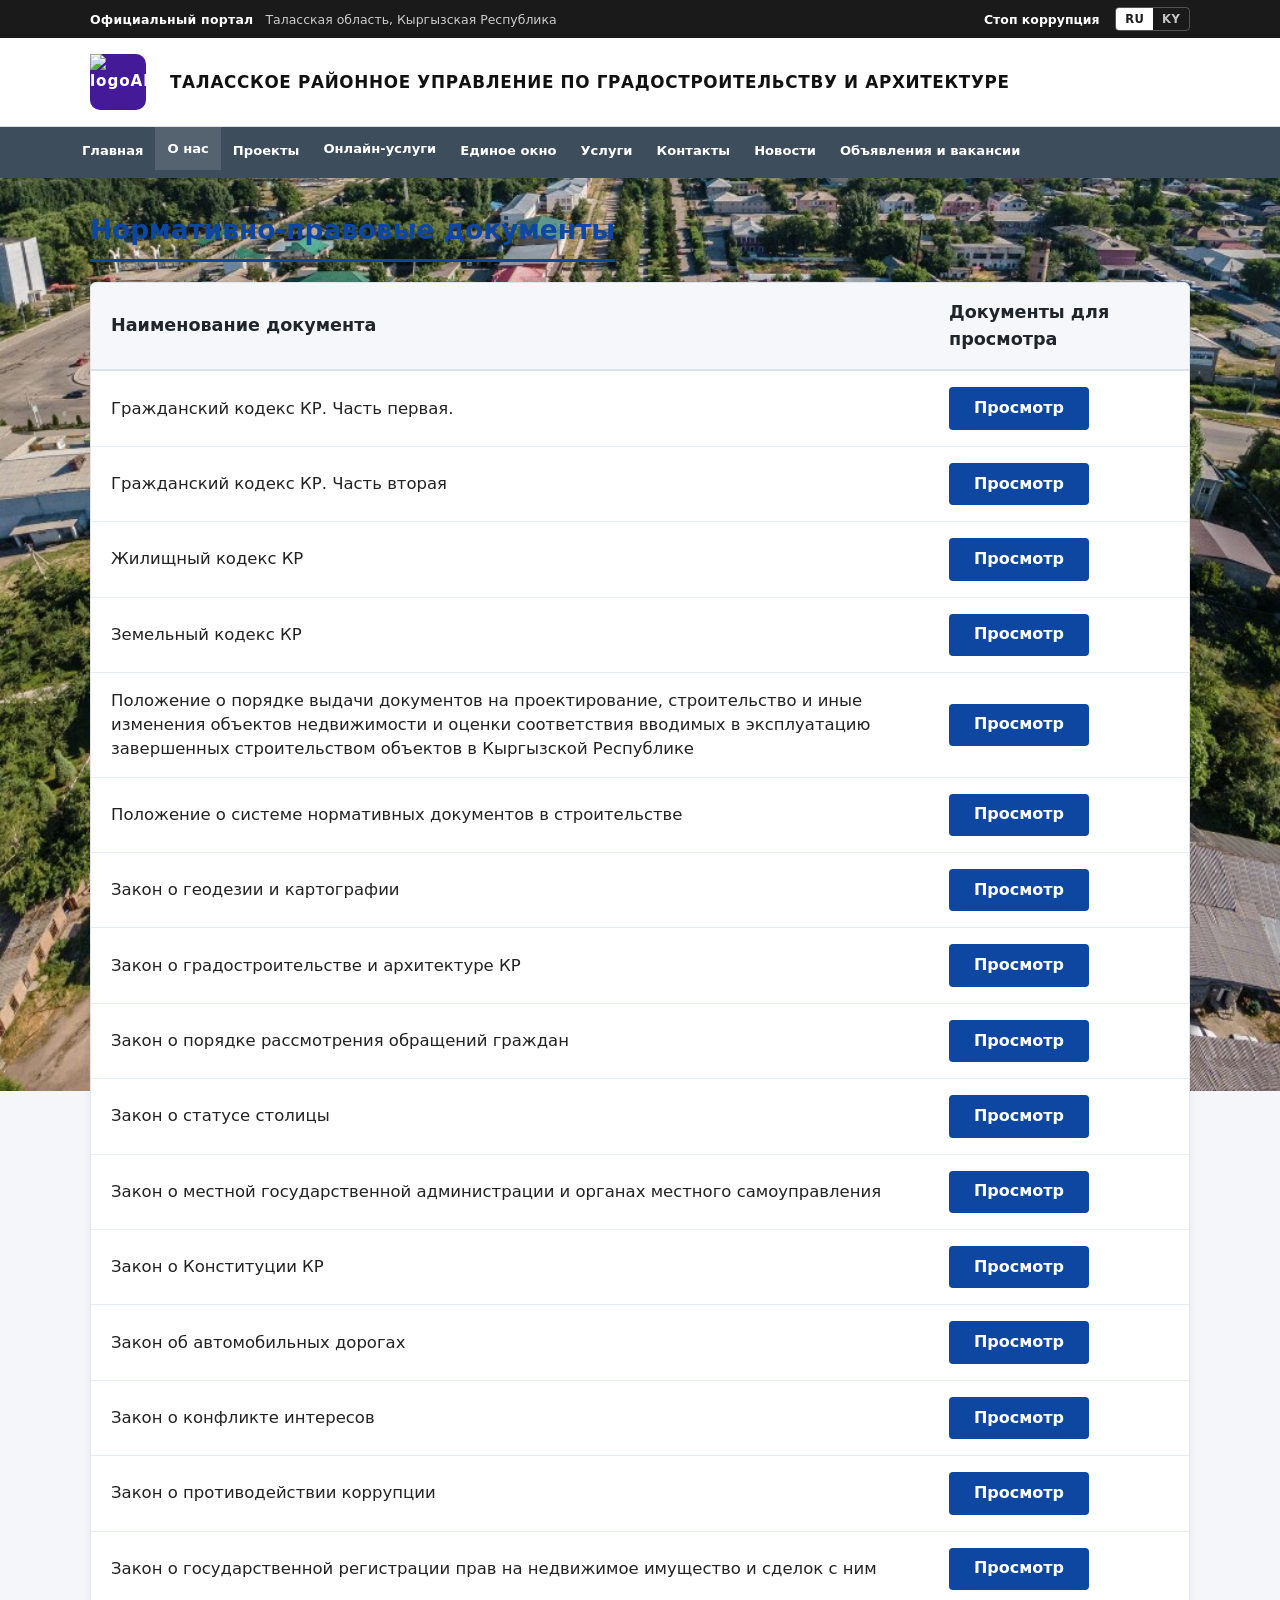
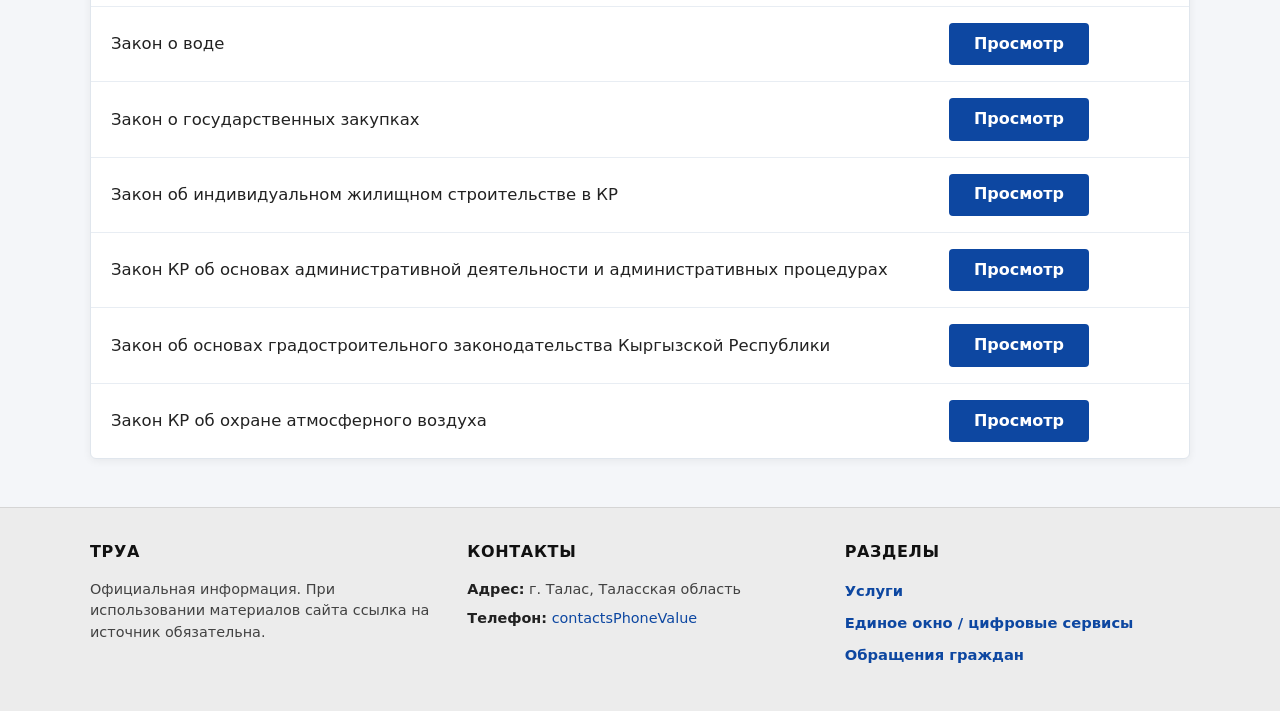
==== commit c88b9ef3: "Add files via upload" ====
--- a/documents.html
+++ b/documents.html
@@ -26,7 +26,9 @@
     </div>
     <div class="header__brand">
       <div class="container header__brand-inner">
-        <a href="index.html#home" class="logo-mark" aria-label="ТРУА — на главную">ТРУА</a>
+        <a href="index.html#home" class="logo-mark" aria-label="ТРУА — на главную">
+          <img src="images/logo.png" alt="Талас архитектурасы" class="logo-mark__img" width="80" height="80" data-i18n-alt="logoAlt">
+        </a>
         <h1 class="header__sitename">Таласское районное управление по градостроительству и архитектуре</h1>
       </div>
     </div>
@@ -116,7 +118,7 @@
       <div class="footer__col">
         <h3 class="footer__title" data-i18n="footerContacts">Контакты</h3>
         <p class="footer__text"><strong data-i18n="footerAddressLabel">Адрес:</strong> <span data-i18n="footerAddressValue">г. Талас, Таласская область</span></p>
-        <p class="footer__text"><strong data-i18n="footerPhoneLabel">Телефон:</strong> <a href="tel:+996000000000">+996 (000) 00-00-00</a></p>
+        <p class="footer__text"><strong data-i18n="footerPhoneLabel">Телефон / Факс:</strong> <a href="tel:+9963422558552" data-i18n="contactsPhoneValue">(03422) 5-85-52</a></p>
       </div>
       <div class="footer__col footer__col--links">
         <h3 class="footer__title" data-i18n="footerSections">Разделы</h3>
